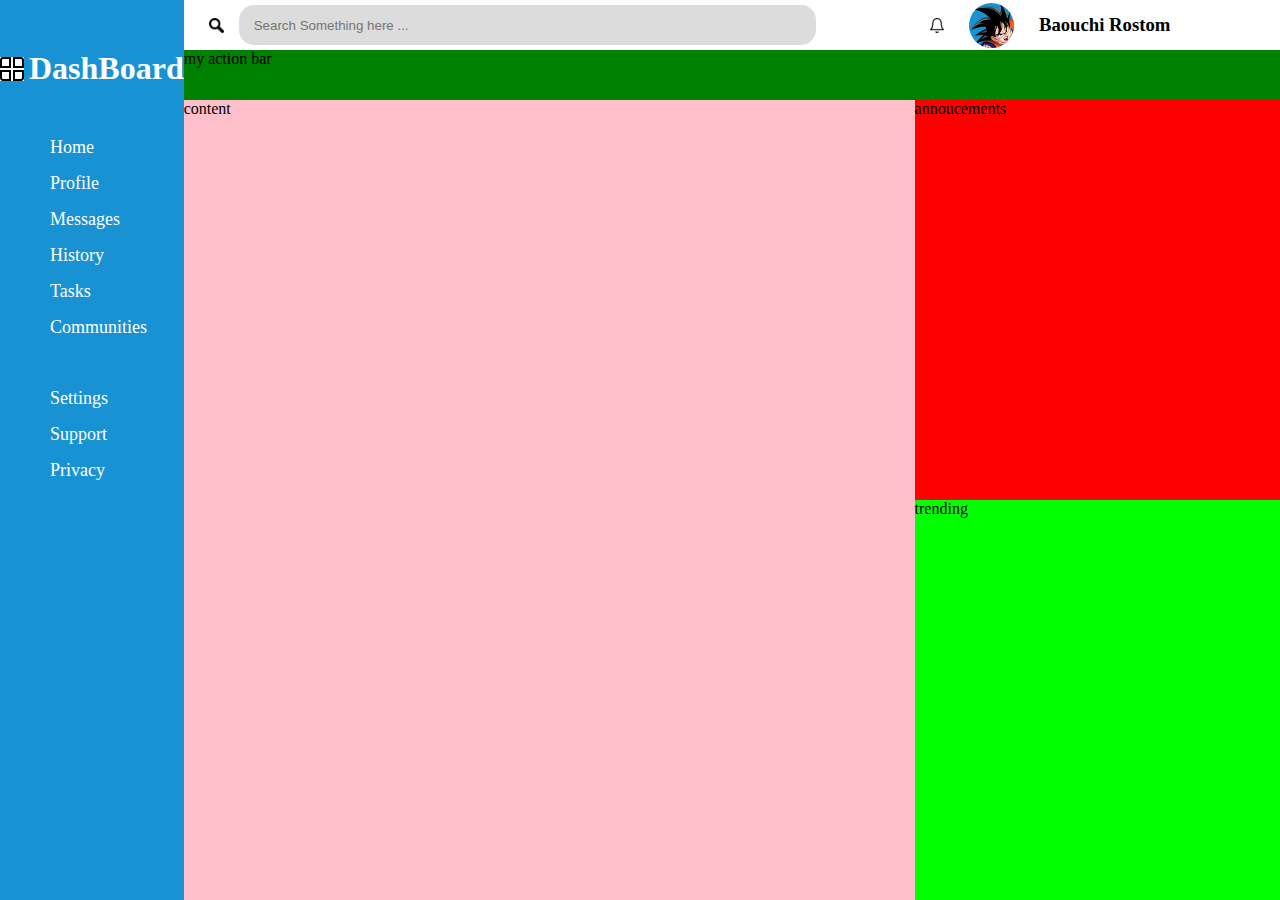
==== dashboard/index.html @ 03fb0631 "started dashboard project nav/srch bar done" ====
<!DOCTYPE html>
<html lang="en">
  <head>
    <meta charset="UTF-8" />
    <meta name="viewport" content="width=device-width, initial-scale=1.0" />
    <link rel="stylesheet" href="./style.css" />
    <title>My Dashboard</title>
  </head>
  <body>
    <div class="grid-container">
      <div class="nav-bar">
        <div class="nav-bar-logo">
          <img src="./assets/applications.png" alt="logo" />
          <h1>DashBoard</h1>
        </div>
        <ul class="nav-bar-pages">
          <li>Home</li>
          <li>Profile</li>
          <li>Messages</li>
          <li>History</li>
          <li>Tasks</li>
          <li>Communities</li>
        </ul>
        <ul class="nav-bar-help">
          <li>Settings</li>
          <li>Support</li>
          <li>Privacy</li>
        </ul>
      </div>
      <div class="search-bar">
        <div class="search-bar-form">
          <img src="./assets/loupe.png" alt="search icon" height="15px" />
          <input
            type="text"
            name="search"
            id="search"
            placeholder="Search Something here ..."
          />
        </div>
        <div class="search-bar-profile">
          <img
            src="./assets/cloche.png"
            alt="notication icon"
            id="notification"
            height="15px"
          />
          <div class="img-profile">
            <img src="./assets/Goku.webp" alt="profile picture" id="profile" />
          </div>
          <h3>Baouchi Rostom</h3>
        </div>
      </div>

      <div class="action-bar">my action bar</div>
      <div class="content">content</div>
      <div class="annoucements">annoucements</div>
      <div class="trending">trending</div>
    </div>
  </body>
</html>
---- dashboard/style.css ----
/* reset */
:root,
html,
* {
  padding: 0;
  margin: 0;
  box-sizing: border-box;
}
body {
  height: 100vh;
}

h3 {
  text-wrap: nowrap;
}

.grid-container {
  display: grid;
  grid-template-columns: 1fr 4fr 2fr;
  grid-template-rows: 50px 50px calc((100vh - 100px) / 2) calc(
      (100vh - 100px) / 2
    );
}
/* nav bar section */
.nav-bar {
  grid-area: 1/1/5/2;
  background-color: #1992d4;
}

.nav-bar-logo {
  display: flex;
  gap: 5px;
  justify-content: center;
  align-items: center;
  color: white;
  margin-top: 50px;
  & img {
    height: 100%;
    background-color: white;
  }
}

.nav-bar-pages,
.nav-bar-help {
  display: flex;
  flex-direction: column;
  /* justify-content: center; */
  /*  align-items: center; */
  color: white;
  gap: 15px;
  font-size: 18px;
  margin-top: 50px;
  margin-left: 50px;
  & > * {
    list-style: none;
  }
}

/* Search bar section */

.search-bar {
  grid-area: 1 / 2 / 2 / 4;
  display: flex;
  justify-content: space-between;
}

.search-bar-form {
  width: 100%;
  display: flex;
  align-items: center;
  margin-left: 25px;
  gap: 15px;

  & > input {
    border: none;
    width: 80%;
    height: 80%;
    border-radius: 15px;
    background-color: gainsboro;
    padding: 15px;
  }
}

.search-bar-profile {
  display: flex;
  gap: 25px;
  justify-content: center;
  align-items: center;
  margin-right: 10%;
  & > .img-profile {
    height: 45px;
    width: 45px;
    overflow: hidden;
    border-radius: 50%;
    background-color: #1992d4;

    & #profile {
      height: 100px;
    }
  }
}

/* action bar section */

.action-bar {
  grid-area: 2 / 2 / 3 / 4;
  background-color: green;
}

.content {
  grid-area: 3 / 2 / 5 / 3;
  background-color: pink;
}

.annoucements {
  grid-area: 3 / -2 / 4 / -1;
  background-color: red;
}

.trending {
  grid-area: 4 / -2 / 5 / -1;
  background-color: lime;
}
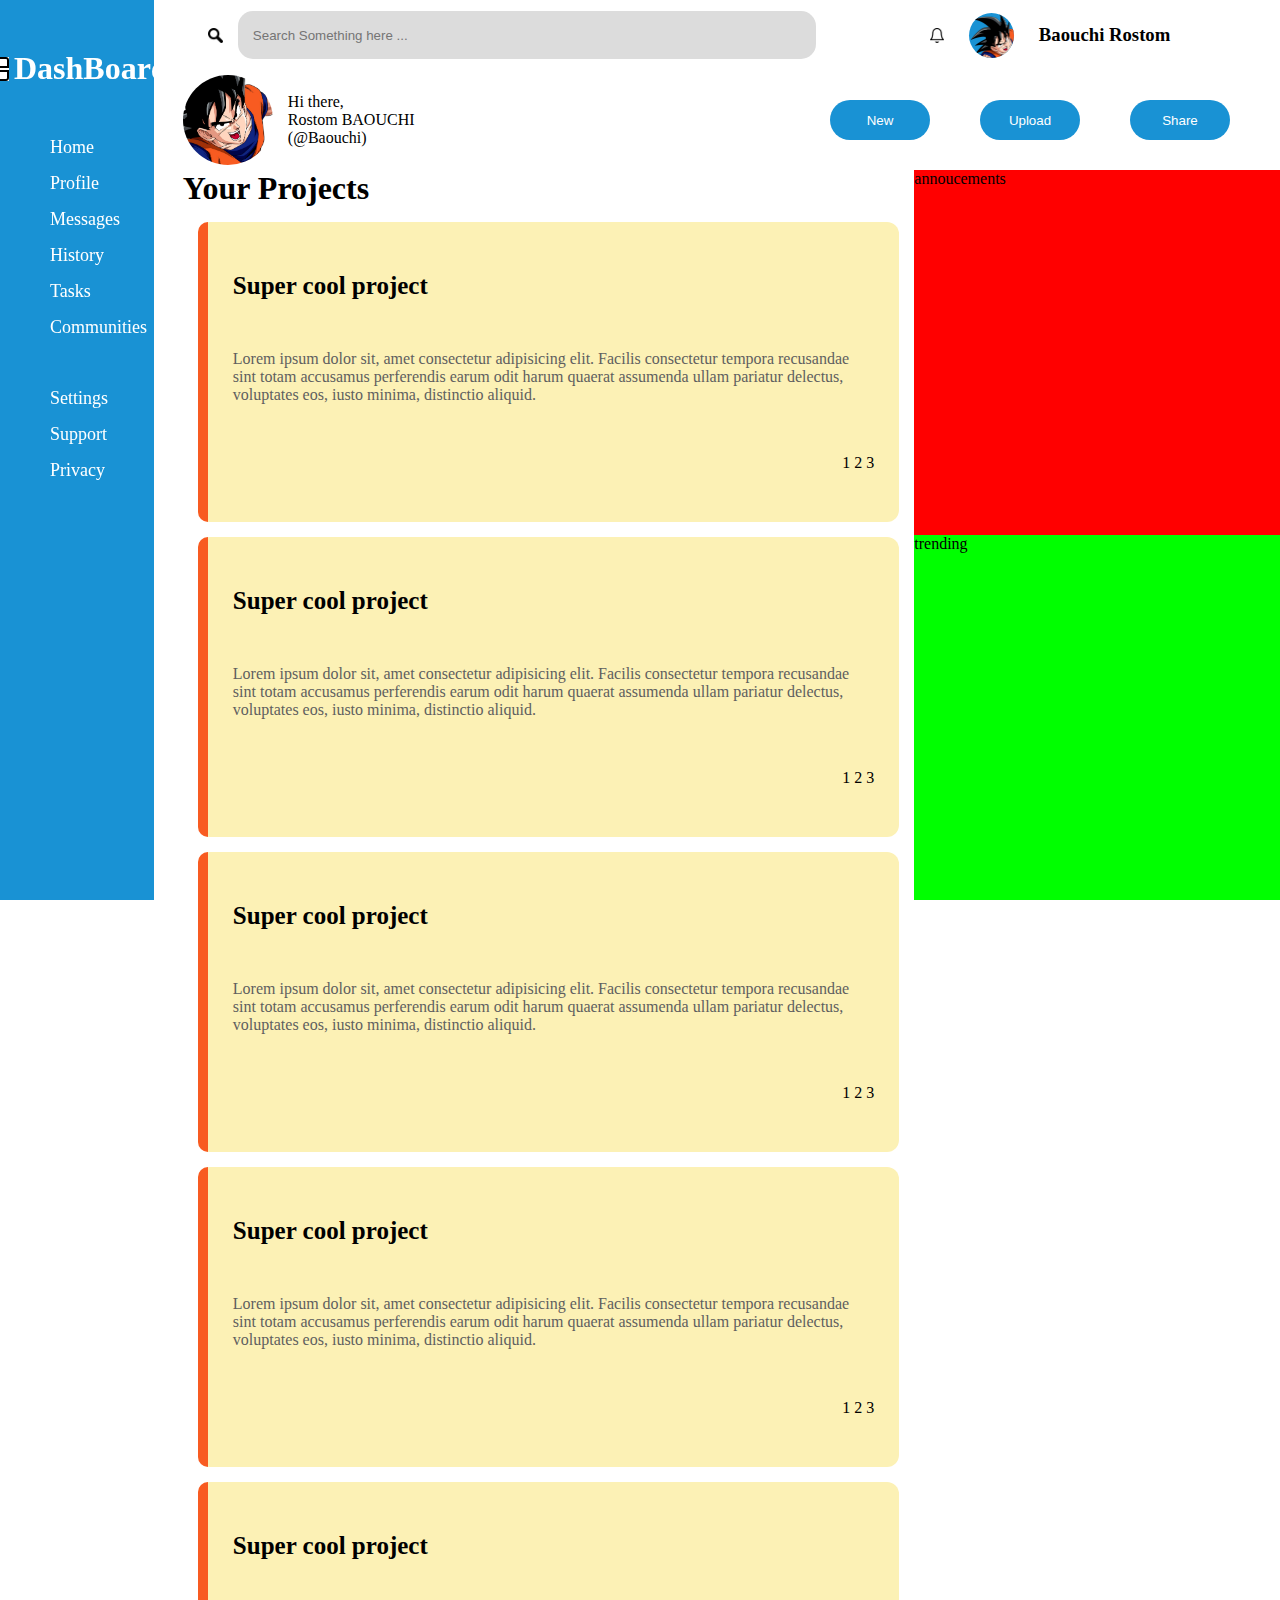
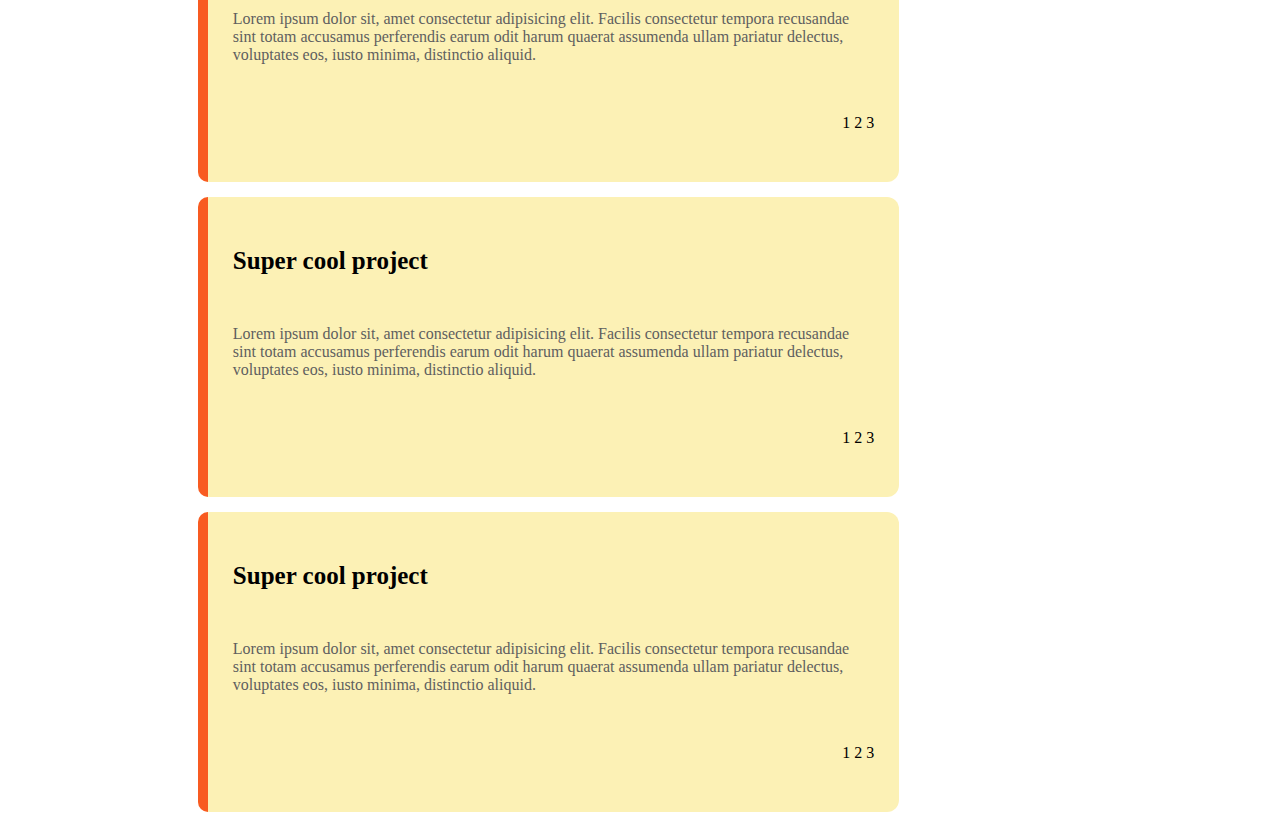
==== commit a4e89bc3: "added content" ====
--- a/dashboard/index.html
+++ b/dashboard/index.html
@@ -51,8 +51,117 @@
         </div>
       </div>
 
-      <div class="action-bar">my action bar</div>
-      <div class="content">content</div>
+      <div class="user">
+        <div class="user-greedings">
+          <div class="img-user">
+            <img src="./assets/Goku.webp" alt="user profile" height="25px" />
+          </div>
+          <div class="greedings">
+            <p>Hi there,<br />Rostom BAOUCHI (@Baouchi)</p>
+          </div>
+        </div>
+        <div class="user-action">
+          <button>New</button><button>Upload</button><button>Share</button>
+        </div>
+      </div>
+      <div class="content">
+        <h1>Your Projects</h1>
+        <div class="content-grid-container">
+          <div class="card">
+            <div class="card-color"></div>
+            <div class="content-card">
+              <div class="card-title">Super cool project</div>
+              <div class="card-description">
+                Lorem ipsum dolor sit, amet consectetur adipisicing elit.
+                Facilis consectetur tempora recusandae sint totam accusamus
+                perferendis earum odit harum quaerat assumenda ullam pariatur
+                delectus, voluptates eos, iusto minima, distinctio aliquid.
+              </div>
+              <div class="card-emot">1 2 3</div>
+            </div>
+          </div>
+          <!-- card 2 -->
+          <div class="card">
+            <div class="card-color"></div>
+            <div class="content-card">
+              <div class="card-title">Super cool project</div>
+              <div class="card-description">
+                Lorem ipsum dolor sit, amet consectetur adipisicing elit.
+                Facilis consectetur tempora recusandae sint totam accusamus
+                perferendis earum odit harum quaerat assumenda ullam pariatur
+                delectus, voluptates eos, iusto minima, distinctio aliquid.
+              </div>
+              <div class="card-emot">1 2 3</div>
+            </div>
+          </div>
+          <!--  -->
+          <div class="card">
+            <div class="card-color"></div>
+            <div class="content-card">
+              <div class="card-title">Super cool project</div>
+              <div class="card-description">
+                Lorem ipsum dolor sit, amet consectetur adipisicing elit.
+                Facilis consectetur tempora recusandae sint totam accusamus
+                perferendis earum odit harum quaerat assumenda ullam pariatur
+                delectus, voluptates eos, iusto minima, distinctio aliquid.
+              </div>
+              <div class="card-emot">1 2 3</div>
+            </div>
+          </div>
+          <div class="card">
+            <div class="card-color"></div>
+            <div class="content-card">
+              <div class="card-title">Super cool project</div>
+              <div class="card-description">
+                Lorem ipsum dolor sit, amet consectetur adipisicing elit.
+                Facilis consectetur tempora recusandae sint totam accusamus
+                perferendis earum odit harum quaerat assumenda ullam pariatur
+                delectus, voluptates eos, iusto minima, distinctio aliquid.
+              </div>
+              <div class="card-emot">1 2 3</div>
+            </div>
+          </div>
+          <div class="card">
+            <div class="card-color"></div>
+            <div class="content-card">
+              <div class="card-title">Super cool project</div>
+              <div class="card-description">
+                Lorem ipsum dolor sit, amet consectetur adipisicing elit.
+                Facilis consectetur tempora recusandae sint totam accusamus
+                perferendis earum odit harum quaerat assumenda ullam pariatur
+                delectus, voluptates eos, iusto minima, distinctio aliquid.
+              </div>
+              <div class="card-emot">1 2 3</div>
+            </div>
+          </div>
+          <div class="card">
+            <div class="card-color"></div>
+            <div class="content-card">
+              <div class="card-title">Super cool project</div>
+              <div class="card-description">
+                Lorem ipsum dolor sit, amet consectetur adipisicing elit.
+                Facilis consectetur tempora recusandae sint totam accusamus
+                perferendis earum odit harum quaerat assumenda ullam pariatur
+                delectus, voluptates eos, iusto minima, distinctio aliquid.
+              </div>
+              <div class="card-emot">1 2 3</div>
+            </div>
+          </div>
+          <div class="card">
+            <div class="card-color"></div>
+            <div class="content-card">
+              <div class="card-title">Super cool project</div>
+              <div class="card-description">
+                Lorem ipsum dolor sit, amet consectetur adipisicing elit.
+                Facilis consectetur tempora recusandae sint totam accusamus
+                perferendis earum odit harum quaerat assumenda ullam pariatur
+                delectus, voluptates eos, iusto minima, distinctio aliquid.
+              </div>
+              <div class="card-emot">1 2 3</div>
+            </div>
+          </div>
+        </div>
+      </div>
       <div class="annoucements">annoucements</div>
       <div class="trending">trending</div>
     </div>
--- a/dashboard/style.css
+++ b/dashboard/style.css
@@ -17,14 +17,18 @@
 .grid-container {
   display: grid;
   grid-template-columns: 1fr 4fr 2fr;
-  grid-template-rows: 50px 50px calc((100vh - 100px) / 2) calc(
-      (100vh - 100px) / 2
+  grid-template-rows: 70px 100px calc((100vh - 170px) / 2) calc(
+      (100vh - 170px) / 2
     );
 }
 /* nav bar section */
+
 .nav-bar {
   grid-area: 1/1/5/2;
   background-color: #1992d4;
+  position: fixed;
+  height: 100%;
+  width: 12vw;
 }
 
 .nav-bar-logo {
@@ -44,8 +48,6 @@
 .nav-bar-help {
   display: flex;
   flex-direction: column;
-  /* justify-content: center; */
-  /*  align-items: center; */
   color: white;
   gap: 15px;
   font-size: 18px;
@@ -61,11 +63,13 @@
 .search-bar {
   grid-area: 1 / 2 / 2 / 4;
   display: flex;
+  align-items: center;
   justify-content: space-between;
 }
 
 .search-bar-form {
   width: 100%;
+  height: 60px;
   display: flex;
   align-items: center;
   margin-left: 25px;
@@ -102,15 +106,107 @@
 
 /* action bar section */
 
-.action-bar {
+.user {
   grid-area: 2 / 2 / 3 / 4;
-  background-color: green;
-}
+  /* background-color: green; */
+  display: flex;
+  justify-content: space-between;
+  align-items: center;
+}
+
+.user-action {
+  height: 100%;
+  width: 500px;
+  display: flex;
+  justify-content: space-evenly;
+  align-items: center;
+  & button {
+    height: 40px;
+    width: 100px;
+    border-radius: 24px;
+    border: none;
+    background-color: #1992d4;
+    color: white;
+    &:hover {
+      cursor: pointer;
+      opacity: 0.6;
+    }
+  }
+}
+
+.user-greedings {
+  display: flex;
+  justify-content: center;
+  align-items: center;
+  height: 100%;
+  width: 25%;
+  gap: 15px;
+}
+
+.img-user {
+  width: 75px;
+  height: 75px;
+  overflow: hidden;
+  position: relative;
+  border-radius: 50%;
+  padding: 45px;
+  & img {
+    height: 250px;
+    position: absolute;
+    top: -30px;
+    left: -40px;
+  }
+}
+
+/* content style */
 
 .content {
   grid-area: 3 / 2 / 5 / 3;
-  background-color: pink;
-}
+}
+
+.content-grid-container {
+  display: grid;
+  grid-template-columns: repeat(auto-fit, minmax(450px, 1fr));
+  grid-auto-rows: 300px;
+  gap: 15px;
+  padding: 15px;
+}
+
+.card {
+  display: grid;
+  grid-template-columns: 10px 1fr;
+  background-color: #fcf1b5;
+  border-radius: 12px;
+}
+
+.card-color {
+  height: 100%;
+  background-color: #f85b21;
+  border-radius: 25px 0px 0px 25px;
+}
+.content-card {
+  display: flex;
+  flex-direction: column;
+  justify-content: space-around;
+  height: 100%;
+  padding: 25px;
+}
+
+.card-title {
+  font-size: 25px;
+  font-weight: bold;
+}
+
+.card-description {
+  color: rgb(95, 95, 95);
+}
+
+.card-emot {
+  justify-self: flex-end;
+  align-self: flex-end;
+}
+
+/* annonces style */
 
 .annoucements {
   grid-area: 3 / -2 / 4 / -1;
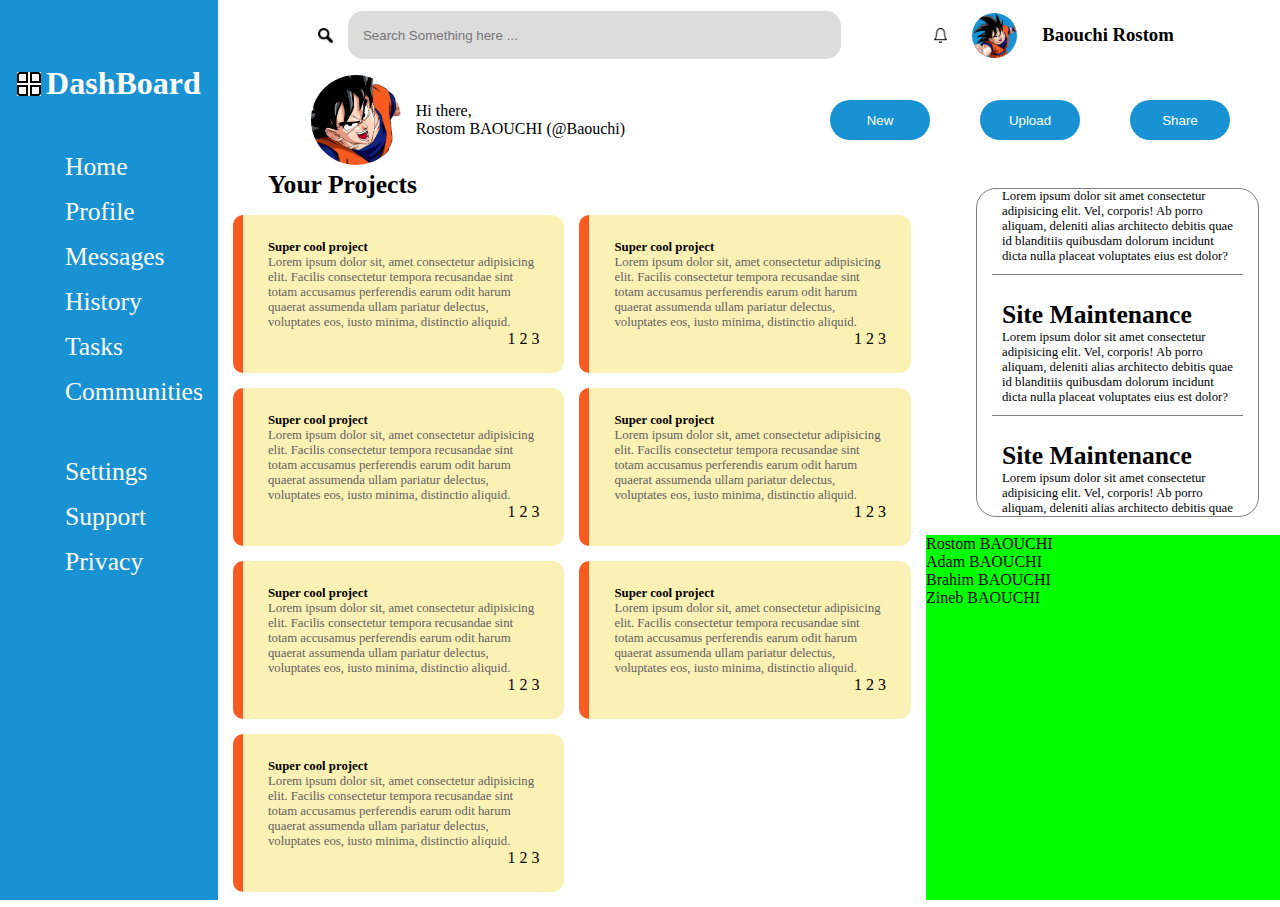
==== commit 0eed8e97: "trending ongoing" ====
--- a/dashboard/index.html
+++ b/dashboard/index.html
@@ -162,8 +162,41 @@
           </div>
         </div>
       </div>
-      <div class="annoucements">annoucements</div>
-      <div class="trending">trending</div>
+      <div class="annoucements">
+        <div class="annonce">
+          <h1>Site Maintenance</h1>
+          <p>
+            Lorem ipsum dolor sit amet consectetur adipisicing elit. Vel,
+            corporis! Ab porro aliquam, deleniti alias architecto debitis quae
+            id blanditiis quibusdam dolorum incidunt dicta nulla placeat
+            voluptates eius est dolor?
+          </p>
+        </div>
+        <div class="annonce">
+          <h1>Site Maintenance</h1>
+          <p>
+            Lorem ipsum dolor sit amet consectetur adipisicing elit. Vel,
+            corporis! Ab porro aliquam, deleniti alias architecto debitis quae
+            id blanditiis quibusdam dolorum incidunt dicta nulla placeat
+            voluptates eius est dolor?
+          </p>
+        </div>
+        <div class="annonce">
+          <h1>Site Maintenance</h1>
+          <p>
+            Lorem ipsum dolor sit amet consectetur adipisicing elit. Vel,
+            corporis! Ab porro aliquam, deleniti alias architecto debitis quae
+            id blanditiis quibusdam dolorum incidunt dicta nulla placeat
+            voluptates eius est dolor?
+          </p>
+        </div>
+      </div>
+      <div class="trending">
+        <div class="profile">Rostom BAOUCHI</div>
+        <div class="profile">Adam BAOUCHI</div>
+        <div class="profile">Brahim BAOUCHI</div>
+        <div class="profile">Zineb BAOUCHI</div>
+      </div>
     </div>
   </body>
 </html>
--- a/dashboard/style.css
+++ b/dashboard/style.css
@@ -10,7 +10,9 @@
   height: 100vh;
 }
 
-h3 {
+h3,
+h1,
+h2 {
   text-wrap: nowrap;
 }
 
@@ -26,9 +28,8 @@
 .nav-bar {
   grid-area: 1/1/5/2;
   background-color: #1992d4;
-  position: fixed;
-  height: 100%;
-  width: 12vw;
+  height: 100%;
+  padding: 15px;
 }
 
 .nav-bar-logo {
@@ -38,6 +39,7 @@
   align-items: center;
   color: white;
   margin-top: 50px;
+
   & img {
     height: 100%;
     background-color: white;
@@ -50,7 +52,7 @@
   flex-direction: column;
   color: white;
   gap: 15px;
-  font-size: 18px;
+  font-size: 2vw;
   margin-top: 50px;
   margin-left: 50px;
   & > * {
@@ -72,7 +74,7 @@
   height: 60px;
   display: flex;
   align-items: center;
-  margin-left: 25px;
+  margin-left: 100px;
   gap: 15px;
 
   & > input {
@@ -91,6 +93,7 @@
   justify-content: center;
   align-items: center;
   margin-right: 10%;
+
   & > .img-profile {
     height: 45px;
     width: 45px;
@@ -99,7 +102,7 @@
     background-color: #1992d4;
 
     & #profile {
-      height: 100px;
+      height: 75px;
     }
   }
 }
@@ -108,7 +111,6 @@
 
 .user {
   grid-area: 2 / 2 / 3 / 4;
-  /* background-color: green; */
   display: flex;
   justify-content: space-between;
   align-items: center;
@@ -138,8 +140,8 @@
   display: flex;
   justify-content: center;
   align-items: center;
-  height: 100%;
-  width: 25%;
+  height: 100px;
+  width: 500px;
   gap: 15px;
 }
 
@@ -162,12 +164,16 @@
 
 .content {
   grid-area: 3 / 2 / 5 / 3;
+  & h1 {
+    margin-left: 50px;
+    font-size: 2vw;
+  }
 }
 
 .content-grid-container {
   display: grid;
-  grid-template-columns: repeat(auto-fit, minmax(450px, 1fr));
-  grid-auto-rows: 300px;
+  grid-template-columns: repeat(auto-fit, minmax(300px, 1fr));
+  grid-auto-rows: 1fr;
   gap: 15px;
   padding: 15px;
 }
@@ -193,12 +199,13 @@
 }
 
 .card-title {
-  font-size: 25px;
+  font-size: 1vw;
   font-weight: bold;
 }
 
 .card-description {
   color: rgb(95, 95, 95);
+  font-size: 1vw;
 }
 
 .card-emot {
@@ -210,9 +217,37 @@
 
 .annoucements {
   grid-area: 3 / -2 / 4 / -1;
-  background-color: red;
-}
-
+  display: flex;
+  flex-direction: column;
+
+  justify-content: center;
+  align-items: center;
+  gap: 15px;
+  padding: 15px;
+  border: 1px solid gray;
+  border-radius: 20px;
+  overflow: hidden;
+  height: 90%;
+  width: 80%;
+  margin: auto 50px;
+}
+
+.annonce {
+  border-bottom: 1px solid gray;
+  display: flex;
+  flex-direction: column;
+  justify-content: center;
+
+  padding: 10px;
+  & h1 {
+    font-size: 2vw;
+  }
+  & p {
+    font-size: 1vw;
+  }
+}
+
+/* trending */
 .trending {
   grid-area: 4 / -2 / 5 / -1;
   background-color: lime;
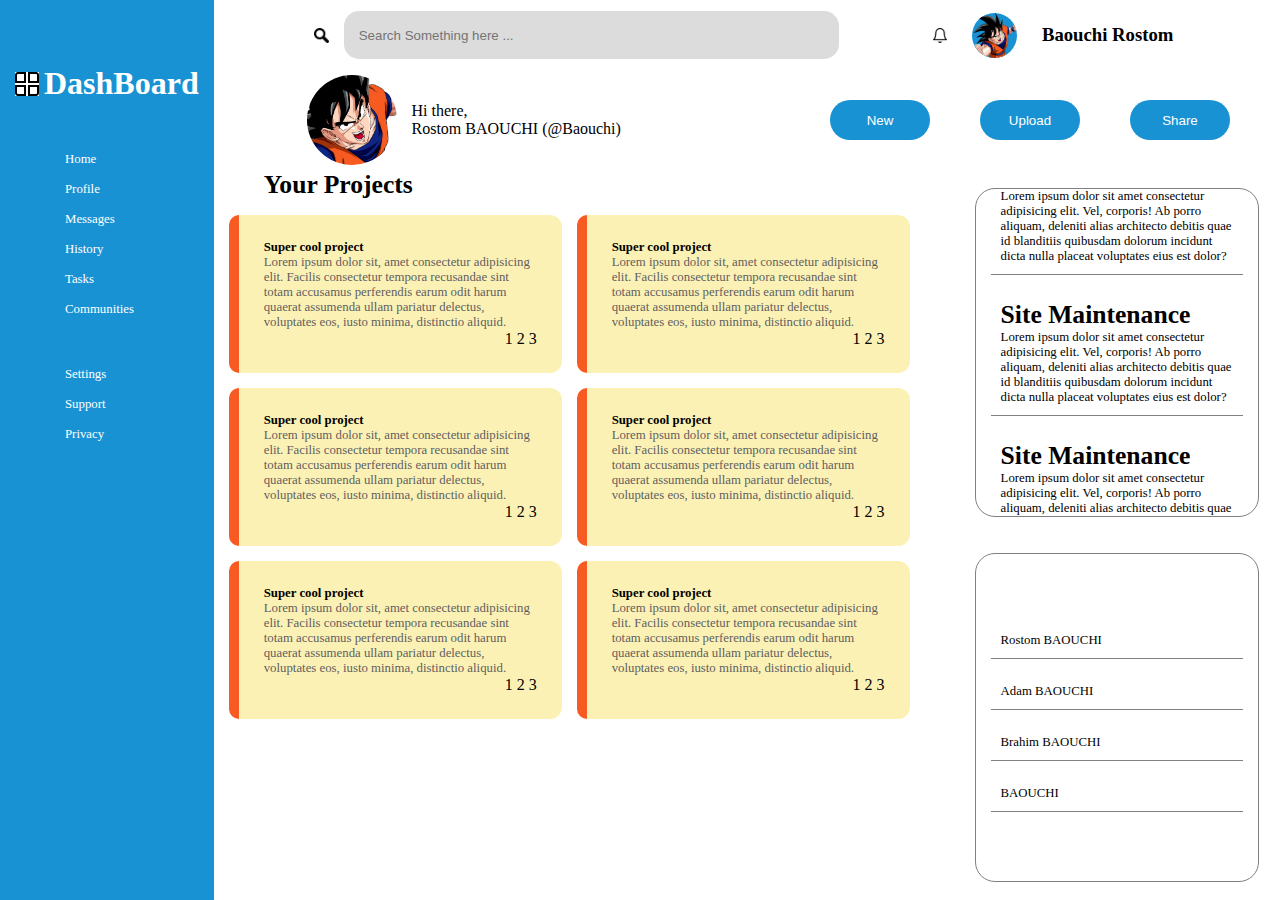
==== commit c17a8ae1: "project done" ====
--- a/dashboard/index.html
+++ b/dashboard/index.html
@@ -95,19 +95,19 @@
             </div>
           </div>
           <!--  -->
-          <div class="card">
-            <div class="card-color"></div>
-            <div class="content-card">
-              <div class="card-title">Super cool project</div>
-              <div class="card-description">
-                Lorem ipsum dolor sit, amet consectetur adipisicing elit.
-                Facilis consectetur tempora recusandae sint totam accusamus
-                perferendis earum odit harum quaerat assumenda ullam pariatur
-                delectus, voluptates eos, iusto minima, distinctio aliquid.
-              </div>
-              <div class="card-emot">1 2 3</div>
-            </div>
-          </div>
+          <!-- <div class="card">
+            <div class="card-color"></div>
+            <div class="content-card">
+              <div class="card-title">Super cool project</div>
+              <div class="card-description">
+                Lorem ipsum dolor sit, amet consectetur adipisicing elit.
+                Facilis consectetur tempora recusandae sint totam accusamus
+                perferendis earum odit harum quaerat assumenda ullam pariatur
+                delectus, voluptates eos, iusto minima, distinctio aliquid.
+              </div>
+              <div class="card-emot">1 2 3</div>
+            </div>
+          </div> -->
           <div class="card">
             <div class="card-color"></div>
             <div class="content-card">
@@ -192,10 +192,10 @@
         </div>
       </div>
       <div class="trending">
-        <div class="profile">Rostom BAOUCHI</div>
-        <div class="profile">Adam BAOUCHI</div>
-        <div class="profile">Brahim BAOUCHI</div>
-        <div class="profile">Zineb BAOUCHI</div>
+        <div class="trend">Rostom BAOUCHI</div>
+        <div class="trend">Adam BAOUCHI</div>
+        <div class="trend">Brahim BAOUCHI</div>
+        <div class="trend">BAOUCHI</div>
       </div>
     </div>
   </body>
--- a/dashboard/style.css
+++ b/dashboard/style.css
@@ -52,7 +52,7 @@
   flex-direction: column;
   color: white;
   gap: 15px;
-  font-size: 2vw;
+  font-size: 1vw;
   margin-top: 50px;
   margin-left: 50px;
   & > * {
@@ -219,14 +219,13 @@
   grid-area: 3 / -2 / 4 / -1;
   display: flex;
   flex-direction: column;
-
   justify-content: center;
   align-items: center;
   gap: 15px;
   padding: 15px;
   border: 1px solid gray;
   border-radius: 20px;
-  overflow: hidden;
+  overflow-y: scroll;
   height: 90%;
   width: 80%;
   margin: auto 50px;
@@ -237,7 +236,6 @@
   display: flex;
   flex-direction: column;
   justify-content: center;
-
   padding: 10px;
   & h1 {
     font-size: 2vw;
@@ -250,5 +248,24 @@
 /* trending */
 .trending {
   grid-area: 4 / -2 / 5 / -1;
-  background-color: lime;
-}
+  display: flex;
+  flex-direction: column;
+  justify-content: center;
+
+  gap: 15px;
+  padding: 15px;
+  border: 1px solid gray;
+  border-radius: 20px;
+  overflow-y: scroll;
+  height: 90%;
+  width: 80%;
+  margin: auto 50px;
+}
+.trend {
+  border-bottom: 1px solid gray;
+  display: flex;
+  flex-direction: column;
+  justify-content: center;
+  padding: 10px;
+  font-size: 1vw;
+}
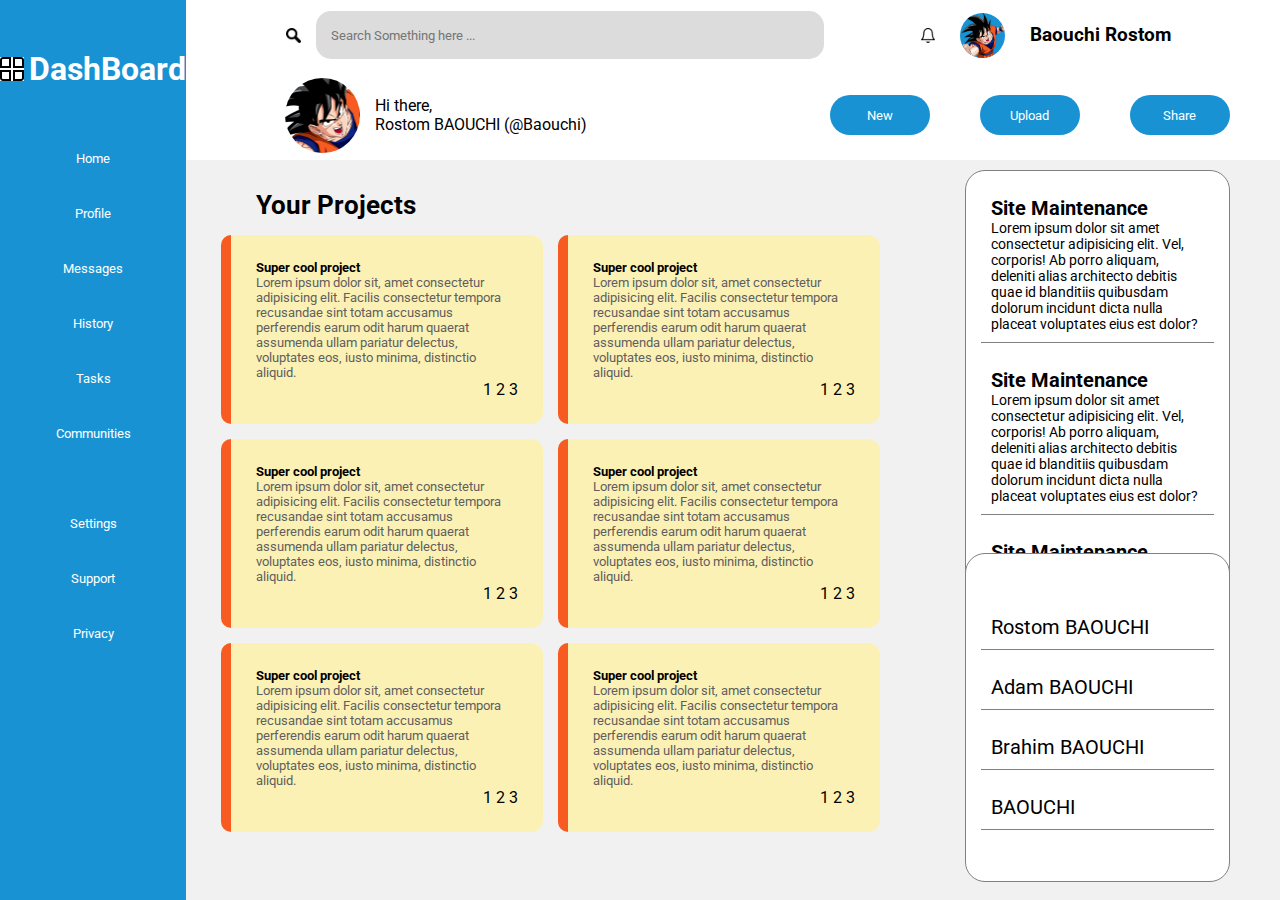
==== commit c341bc2d: "added some styles and wrapped the project" ====
--- a/dashboard/index.html
+++ b/dashboard/index.html
@@ -94,20 +94,7 @@
               <div class="card-emot">1 2 3</div>
             </div>
           </div>
-          <!--  -->
-          <!-- <div class="card">
-            <div class="card-color"></div>
-            <div class="content-card">
-              <div class="card-title">Super cool project</div>
-              <div class="card-description">
-                Lorem ipsum dolor sit, amet consectetur adipisicing elit.
-                Facilis consectetur tempora recusandae sint totam accusamus
-                perferendis earum odit harum quaerat assumenda ullam pariatur
-                delectus, voluptates eos, iusto minima, distinctio aliquid.
-              </div>
-              <div class="card-emot">1 2 3</div>
-            </div>
-          </div> -->
+
           <div class="card">
             <div class="card-color"></div>
             <div class="content-card">
--- a/dashboard/style.css
+++ b/dashboard/style.css
@@ -1,3 +1,5 @@
+@import url("https://fonts.googleapis.com/css2?family=Roboto:ital,wght@0,100;0,300;0,400;0,500;0,700;0,900;1,100;1,300;1,400;1,500;1,700;1,900&display=swap");
+
 /* reset */
 :root,
 html,
@@ -5,9 +7,11 @@
   padding: 0;
   margin: 0;
   box-sizing: border-box;
+  font-family: Roboto;
 }
 body {
   height: 100vh;
+  background-color: rgb(241, 241, 241);
 }
 
 h3,
@@ -29,7 +33,6 @@
   grid-area: 1/1/5/2;
   background-color: #1992d4;
   height: 100%;
-  padding: 15px;
 }
 
 .nav-bar-logo {
@@ -54,9 +57,20 @@
   gap: 15px;
   font-size: 1vw;
   margin-top: 50px;
-  margin-left: 50px;
+  width: 100%;
+
   & > * {
     list-style: none;
+    display: flex;
+    align-items: center;
+    justify-content: center;
+    height: 40px;
+    width: 100%;
+    &:hover {
+      cursor: pointer;
+      background-color: white;
+      color: #1992d4;
+    }
   }
 }
 
@@ -67,6 +81,7 @@
   display: flex;
   align-items: center;
   justify-content: space-between;
+  background-color: white;
 }
 
 .search-bar-form {
@@ -114,6 +129,8 @@
   display: flex;
   justify-content: space-between;
   align-items: center;
+  background-color: white;
+  margin-bottom: 10px;
 }
 
 .user-action {
@@ -151,12 +168,12 @@
   overflow: hidden;
   position: relative;
   border-radius: 50%;
-  padding: 45px;
+  /*   padding: 45px */
   & img {
-    height: 250px;
+    height: 200px;
     position: absolute;
-    top: -30px;
-    left: -40px;
+    top: -20px;
+    left: -20px;
   }
 }
 
@@ -164,6 +181,7 @@
 
 .content {
   grid-area: 3 / 2 / 5 / 3;
+  margin: 20px 20px;
   & h1 {
     margin-left: 50px;
     font-size: 2vw;
@@ -183,6 +201,13 @@
   grid-template-columns: 10px 1fr;
   background-color: #fcf1b5;
   border-radius: 12px;
+  &:hover {
+    cursor: pointer;
+    opacity: 0.8;
+    .card-color {
+      background-color: goldenrod;
+    }
+  }
 }
 
 .card-color {
@@ -225,23 +250,22 @@
   padding: 15px;
   border: 1px solid gray;
   border-radius: 20px;
-  overflow-y: scroll;
-  height: 90%;
-  width: 80%;
+  background-color: white;
   margin: auto 50px;
 }
 
 .annonce {
   border-bottom: 1px solid gray;
-  display: flex;
-  flex-direction: column;
-  justify-content: center;
   padding: 10px;
   & h1 {
-    font-size: 2vw;
+    font-size: 20px;
   }
   & p {
-    font-size: 1vw;
+    font-size: 14px;
+  }
+  &:hover {
+    border-bottom: 2px solid #1992d4;
+    cursor: pointer;
   }
 }
 
@@ -251,21 +275,20 @@
   display: flex;
   flex-direction: column;
   justify-content: center;
-
+  background-color: white;
   gap: 15px;
   padding: 15px;
   border: 1px solid gray;
   border-radius: 20px;
-  overflow-y: scroll;
   height: 90%;
-  width: 80%;
   margin: auto 50px;
 }
 .trend {
   border-bottom: 1px solid gray;
-  display: flex;
-  flex-direction: column;
-  justify-content: center;
   padding: 10px;
-  font-size: 1vw;
-}
+  font-size: 20px;
+  &:hover {
+    border-bottom: 2px solid #1992d4;
+    cursor: pointer;
+  }
+}
